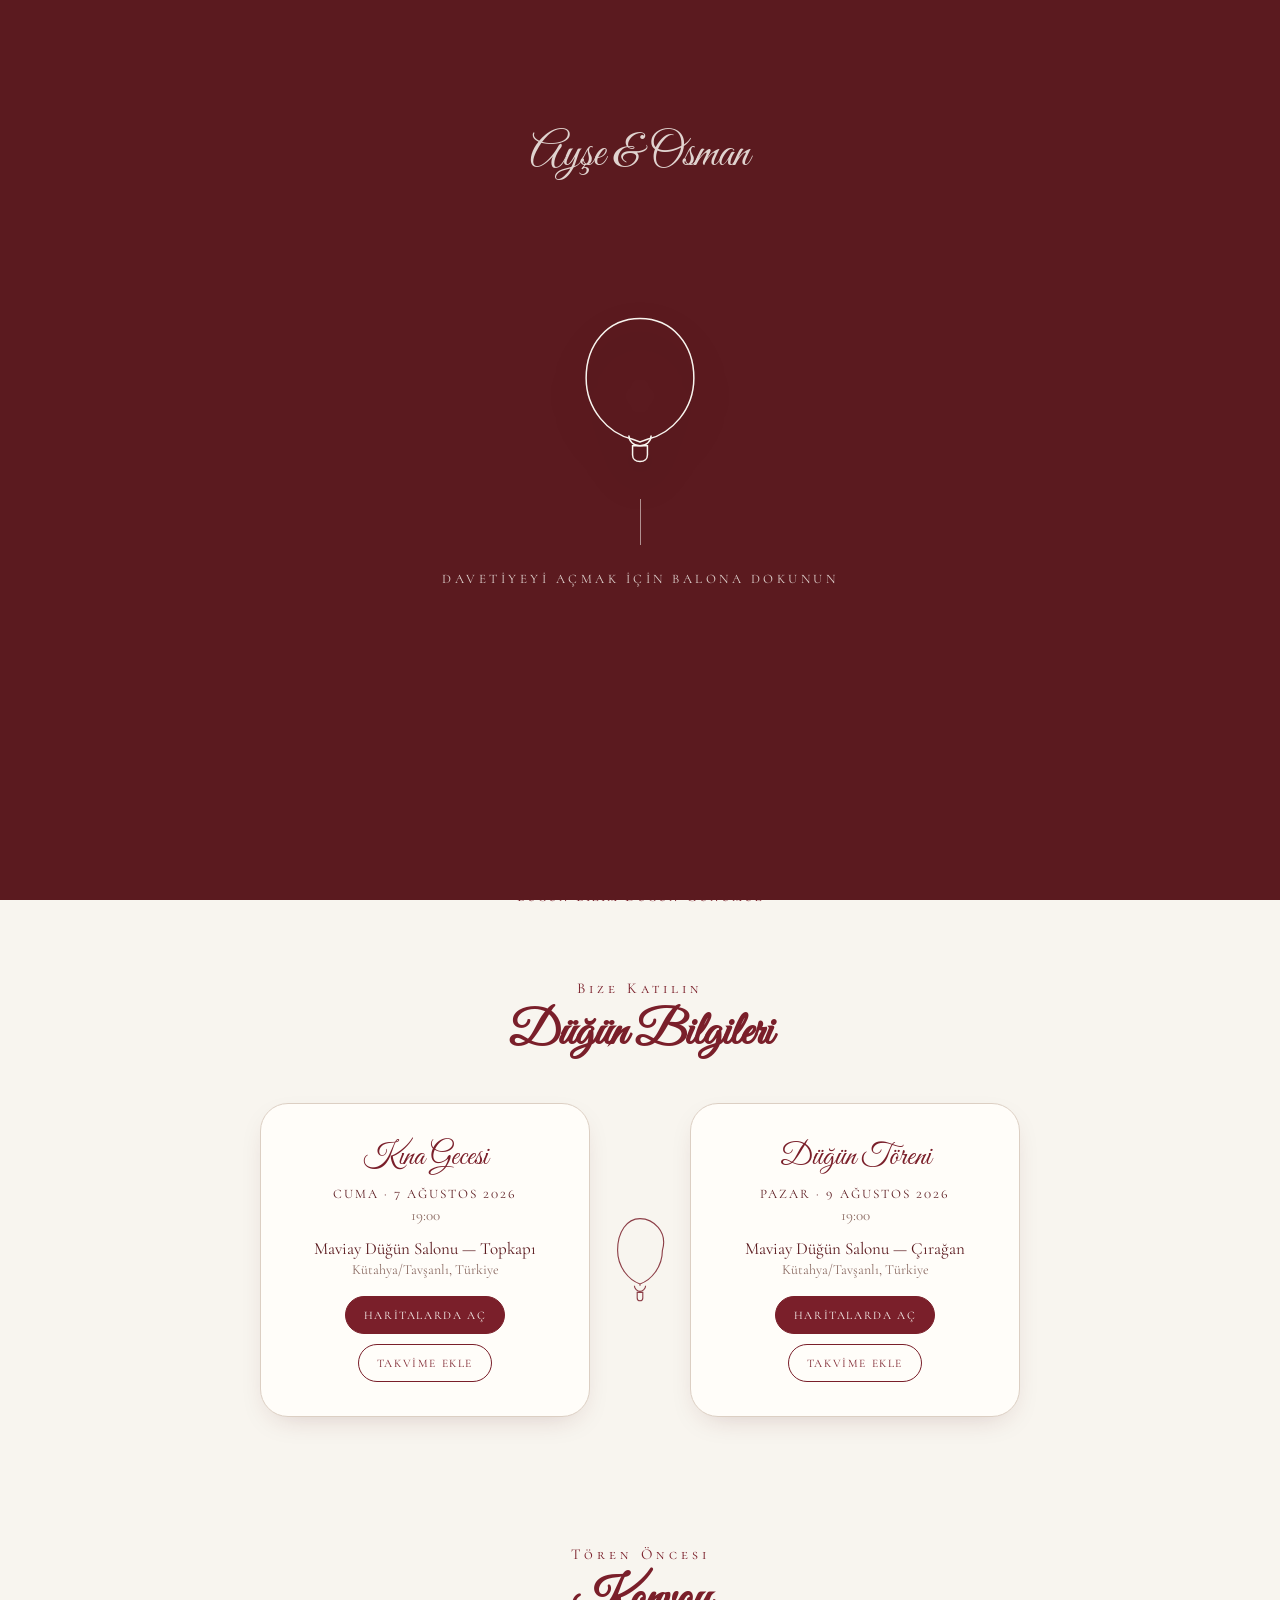
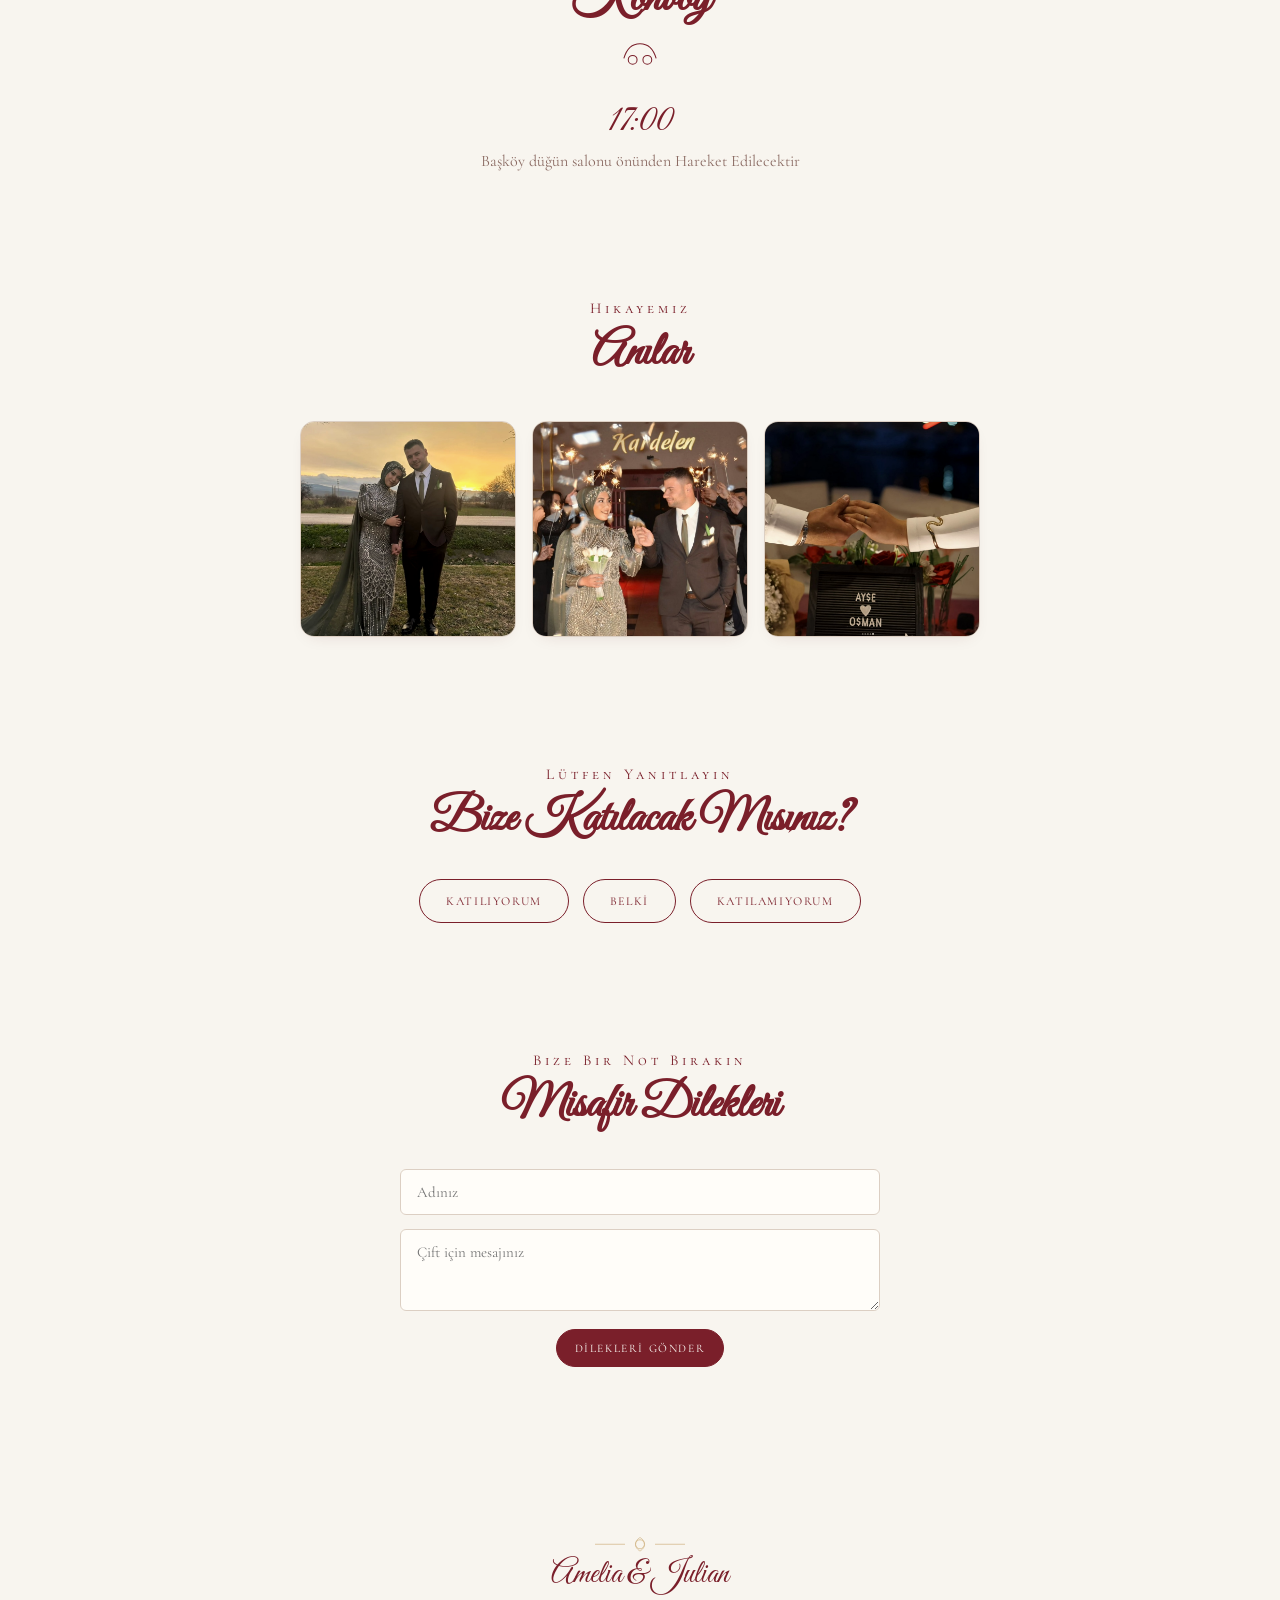
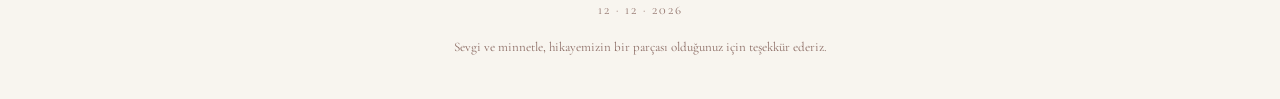
==== sablon-3/index.html @ f683679b "Add files via upload" ====
<!DOCTYPE html>
<html lang="tr">
<head>
<meta charset="UTF-8">
<meta name="viewport" content="width=device-width, initial-scale=1.0, maximum-scale=1.0">
<title>Amelia &amp; Julian — Düğün Davetiyesi</title>
<link rel="preconnect" href="https://fonts.googleapis.com">
<link rel="preconnect" href="https://fonts.gstatic.com" crossorigin>
<link href="https://fonts.googleapis.com/css2?family=Great+Vibes&family=Cormorant+Garamond:ital,wght@0,300;0,400;0,500;0,600;1,400&family=Cormorant+SC:wght@400;500;600&display=swap" rel="stylesheet">
<!-- CSS dosyasını buraya bağlıyoruz -->
<link rel="stylesheet" href="style.css">
</head>
<body>

<div class="grain"></div>

<!-- ============ INTRO ============ -->
<section id="intro" aria-label="Açılış animasyonu">
  <div class="intro-hearts" id="introHearts"></div>
  <div class="intro-names" id="introNames"></div>
  <div class="balloon-wrap" id="balloonWrap" role="button" tabindex="0" aria-label="Davetiyeyi açmak için balona dokunun">
    <svg class="balloon-svg" viewBox="0 0 140 200" fill="none" xmlns="http://www.w3.org/2000/svg">
      <path d="M70 6C35 6 12 34 12 70c0 34 24 60 50 66l8 3 8-3c26-6 50-32 50-66C128 34 105 6 70 6Z" stroke="#F8F5EF" stroke-width="1.6"/>
      <path d="M58 132c0 6 5 11 12 11s12-5 12-11" stroke="#F8F5EF" stroke-width="1.6"/>
      <path d="M62 143h16v10c0 4-3 7-8 7s-8-3-8-7v-10Z" stroke="#F8F5EF" stroke-width="1.6"/>
    </svg>
    <div class="balloon-rope"></div>
  </div>
  <div class="intro-text">Davetiyeyi Açmak İçin Balona Dokunun</div>
</section>

<!-- ============ SITE ============ -->
<div id="site">

  <!-- LANDING -->
  <section class="landing container">
    <svg class="car-illustration reveal" viewBox="0 0 320 150" fill="none" xmlns="http://www.w3.org/2000/svg" stroke="var(--primary)" stroke-width="1.3">
      <path d="M18 108c8-30 30-40 55-42h100c22 2 40 12 52 30l14 4c8 2 12 7 12 14v6H14v-4c0-4 2-7 4-8Z"/>
      <circle cx="88" cy="112" r="16"/><circle cx="88" cy="112" r="5"/>
      <circle cx="228" cy="112" r="16"/><circle cx="228" cy="112" r="5"/>
      <path d="M78 66c4-14 16-22 30-22h44c16 0 28 8 34 22" />
      <path d="M118 44v22M156 44v22"/>
      <path d="M40 106c26-8 60-8 60-8" opacity=".5"/>
      <g opacity=".8">
        <path d="M50 78c-6-6-16-4-16 4 0 6 8 10 16 16 8-6 16-10 16-16 0-8-10-10-16-4Z"/>
        <path d="M270 78c-6-6-16-4-16 4 0 6 8 10 16 16 8-6 16-10 16-16 0-8-10-10-16-4Z"/>
      </g>
    </svg>

    <h1 class="couple-names reveal">
      <span id="brideNameEl">Amelia</span>
      <span class="couple-amp">&amp;</span>
      <span id="groomNameEl">Julian</span>
    </h1>

    <div class="divider reveal"></div>

    <p class="quote reveal" id="quoteEl">"İçinizden, kendileriyle huzura kavuşacağınız eşler yaratıp aranızda sevgi ve merhamet var etmesi O'nun delillerindendir."</p>
    <p class="quote-source reveal" id="quoteSourceEl">— Rûm Suresi, 30:21</p>

    <div class="parents reveal">
      <div class="side">
        <div class="role">Kızı</div>
        <div class="names" id="brideParents">Bay Robert Hale &amp; Bayan Catherine Hale</div>
      </div>
      <div class="side">
        <div class="role">Oğlu</div>
        <div class="names" id="groomParents">Bay Thomas Reed &amp; Bayan Margaret Reed</div>
      </div>
    </div>

    <div class="wedding-meta reveal" id="weddingMetaEl">Cumartesi · 12 Aralık 2026 · Bursa, Türkiye</div>
  </section>

  <!-- COUNTDOWN -->
  <section class="countdown-wrap container" id="countdownSection">
    <div class="eyebrow reveal">Geri Sayım</div>
    <div class="countdown reveal" id="countdown">
      <div class="count-card"><div class="count-num" id="cd-days">00</div><div class="count-label">Gün</div></div>
      <div class="count-card"><div class="count-num" id="cd-hours">00</div><div class="count-label">Saat</div></div>
      <div class="count-card"><div class="count-num" id="cd-mins">00</div><div class="count-label">Dakika</div></div>
      <div class="count-card"><div class="count-num" id="cd-secs">00</div><div class="count-label">Saniye</div></div>
    </div>
    <div class="today-banner reveal" id="todayBanner">
      <div class="heart">❤</div>
      <p>Bugün Bizim Düğün Günümüz</p>
    </div>
  </section>

  <!-- WEDDING INFO -->
  <section class="section container" id="infoSection">
    <div class="section-title reveal">Bize Katılın</div>
    <h2 class="section-heading reveal">Düğün Bilgileri</h2>

    <div class="info-grid" id="infoGrid"><!-- injected --></div>
  </section>

  <!-- CONVOY -->
  <section class="section container convoy" id="convoySection">
    <div class="section-title reveal">Tören Öncesi</div>
    <h2 class="section-heading reveal">Konvoy</h2>
    <svg class="convoy-icon reveal" viewBox="0 0 60 60" fill="none" stroke="var(--primary)" stroke-width="1.4" xmlns="http://www.w3.org/2000/svg">
      <path d="M8 40c4-14 12-20 22-20s18 6 22 20"/><circle cx="20" cy="42" r="6"/><circle cx="40" cy="42" r="6"/>
    </svg>
    <div class="convoy-time reveal" id="convoyTime">17:00</div>
    <div class="convoy-point reveal" id="convoyPoint">Rosewood Manor Kapılarından Hareket Edilecektir</div>
  </section>

  <!-- GALLERY -->
  <section class="section container" id="gallerySection">
    <div class="section-title reveal">Hikayemiz</div>
    <h2 class="section-heading reveal">Anılar</h2>
    <div class="gallery-grid reveal" id="galleryGrid"><!-- injected --></div>
  </section>

  <!-- RSVP -->
  <section class="section container" id="rsvpSection">
    <div class="section-title reveal">Lütfen Yanıtlayın</div>
    <h2 class="section-heading reveal">Bize Katılacak Mısınız?</h2>
    <div class="rsvp-buttons reveal">
      <button class="rsvp-btn" data-rsvp="accept">Katılıyorum</button>
      <button class="rsvp-btn" data-rsvp="maybe">Belki</button>
      <button class="rsvp-btn" data-rsvp="decline">Katılamıyorum</button>
    </div>
    <p class="rsvp-confirm" id="rsvpConfirm"></p>
  </section>

  <!-- WISHES -->
  <section class="section container" id="wishesSection">
    <div class="section-title reveal">Bize Bir Not Bırakın</div>
    <h2 class="section-heading reveal">Misafir Dilekleri</h2>
    <form class="wishes-form reveal" id="wishesForm">
      <input type="text" id="wishName" placeholder="Adınız" required>
      <textarea id="wishMsg" rows="3" placeholder="Çift için mesajınız" required></textarea>
      <button type="submit" class="btn solid" style="align-self:center; margin-top:4px;">Dilekleri Gönder</button>
    </form>
    <div class="wishes-list" id="wishesList"></div>
  </section>

  <footer>
    <div class="ornament-divider reveal">
      <svg viewBox="0 0 120 30" fill="none" stroke="var(--line)" stroke-width="1" xmlns="http://www.w3.org/2000/svg">
        <path d="M0 15h40M80 15h40" /><circle cx="60" cy="15" r="6"/>
        <path d="M54 15c0-6 6-9 6-9s6 3 6 9-6 9-6 9-6-3-6-9Z"/>
      </svg>
    </div>
    <div class="fnames reveal">Amelia &amp; Julian</div>
    <div class="fdate reveal" id="footerDate">12 · 12 · 2026</div>
    <p class="fnote reveal">Sevgi ve minnetle, hikayemizin bir parçası olduğunuz için teşekkür ederiz.</p>
  </footer>
</div>

<!-- MUSIC BUTTON -->
<button id="music-btn" aria-label="Müziği aç/kapat" aria-pressed="false">
  <svg viewBox="0 0 24 24" fill="none" stroke="currentColor" stroke-width="1.6" id="musicIcon">
    <path d="M9 18V5l12-2v13"/><circle cx="6" cy="18" r="3"/><circle cx="18" cy="16" r="3"/>
  </svg>
</button>
<audio id="bgAudio" loop preload="none"></audio>

<!-- LIGHTBOX -->
<div class="lightbox" id="lightbox">
  <button class="lightbox-close" id="lbClose">&times;</button>
  <button class="lightbox-nav lightbox-prev" id="lbPrev">&#8249;</button>
  <img id="lbImg" src="" alt="">
  <button class="lightbox-nav lightbox-next" id="lbNext">&#8250;</button>
</div>

<!-- JavaScript dosyasını buraya bağlıyoruz -->
<script src="script.js"></script>
</body>
</html>
---- sablon-3/style.css ----
/* =========================================================
   0. YAPILANDIRMA (CONFIG) ODAKLI TEMA DEĞİŞKENLERİ
   Aşağıdaki her tema aynı değişken setini tanımlar.
   Sadece <html> üzerindeki data-theme değerini değiştirmek 
   tüm sitenin görünümünü değiştirmek için yeterlidir.
========================================================= */
:root{
  --font-script: 'Great Vibes', cursive;
  --font-serif: 'Cormorant Garamond', serif;
  --font-caps: 'Cormorant SC', serif;

  --radius-s: 6px;
  --radius-m: 14px;
  --radius-l: 28px;
  --shadow-soft: 0 10px 30px -14px rgba(91,26,31,0.25);
  --shadow-softer: 0 6px 18px -10px rgba(91,26,31,0.18);
  --ease: cubic-bezier(.22,.61,.36,1);
}

html[data-theme="classic"]{
  --bg: #F8F5EF;
  --bg-soft: #FBF9F4;
  --primary: #7A1F2A;
  --primary-deep: #5B1A1F;
  --secondary: #DCCFC3;
  --text: #5B1A1F;
  --text-muted: #8B6B63;
  --line: #C9A66B;
  --card-bg: #FFFDF9;
}
html[data-theme="champagne"]{
  --bg: #FAF6EE; --bg-soft:#FCFAF3; --primary:#A9803D; --primary-deep:#7A5C25;
  --secondary:#E8D9BC; --text:#5C4620; --text-muted:#93805A; --line:#C9A66B; --card-bg:#FFFCF4;
}
html[data-theme="olive"]{
  --bg:#F5F5EC; --bg-soft:#F9F9F1; --primary:#5C6B3F; --primary-deep:#3F4A2A;
  --secondary:#D9DCC3; --text:#3F4A2A; --text-muted:#7C8467; --line:#9CA876; --card-bg:#FCFCF6;
}
html[data-theme="royal"]{
  --bg:#F3F4F8; --bg-soft:#F8F8FB; --primary:#28356B; --primary-deep:#1B2450;
  --secondary:#CBD1E6; --text:#1B2450; --text-muted:#5C6493; --line:#9AA6D6; --card-bg:#FCFCFE;
}
html[data-theme="mono"]{
  --bg:#F6F6F4; --bg-soft:#FAFAF9; --primary:#22201D; --primary-deep:#000000;
  --secondary:#D8D6D1; --text:#22201D; --text-muted:#7A776F; --line:#B7B3AA; --card-bg:#FFFFFF;
}
html[data-theme="dustyrose"]{
  --bg:#F8F1EF; --bg-soft:#FBF6F5; --primary:#A15C5E; --primary-deep:#7A3B3E;
  --secondary:#E7CFCE; --text:#6E3E3F; --text-muted:#A98686; --line:#D6A8A6; --card-bg:#FFF9F8;
}

*{box-sizing:border-box; margin:0; padding:0;}
html{scroll-behavior:smooth;}
body{
  background:var(--bg);
  color:var(--text);
  font-family:var(--font-serif);
  font-weight:400;
  overflow-x:hidden;
  position:relative;
}
body::before{
  content:"";
  position:fixed; inset:0;
  pointer-events:none;
  z-index:0;
  opacity:.5;
  background-image:
    radial-gradient(circle at 20% 30%, rgba(122,31,42,0.025) 0, transparent 45%),
    radial-gradient(circle at 80% 70%, rgba(122,31,42,0.025) 0, transparent 45%);
  background-color: transparent;
}
.grain{
  position:fixed; inset:0; z-index:0; pointer-events:none;
  opacity:.035; mix-blend-mode:multiply;
  background-image:url("data:image/svg+xml,%3Csvg xmlns='http://www.w3.org/2000/svg' width='120' height='120'%3E%3Cfilter id='n'%3E%3CfeTurbulence type='fractalNoise' baseFrequency='0.9' numOctaves='2' stitchTiles='stitch'/%3E%3C/filter%3E%3Crect width='100%25' height='100%25' filter='url(%23n)'/%3E%3C/svg%3E");
}
img{max-width:100%; display:block;}
button{font-family:inherit; cursor:pointer;}
a{color:inherit; text-decoration:none;}
.container{max-width:900px; margin:0 auto; padding:0 24px;}

.eyebrow{
  font-family:var(--font-caps);
  font-size:14px;
  letter-spacing:4px;
  text-transform:uppercase;
  color:var(--primary);
  opacity:.85;
}

.divider{
  width:64px; height:1px; margin:18px auto;
  background:var(--line);
  opacity:.7;
}
.divider.wide{width:120px;}

.reveal{opacity:0; transform:translateY(24px); transition:opacity .8s var(--ease), transform .8s var(--ease);}
.reveal.in{opacity:1; transform:translateY(0);}
@media (prefers-reduced-motion: reduce){
  .reveal{opacity:1; transform:none; transition:none;}
  *{animation-duration:.01ms !important; animation-iteration-count:1 !important; transition-duration:.01ms !important;}
}

#intro{
  position:fixed; inset:0; z-index:100;
  background:var(--primary-deep);
  display:flex; flex-direction:column; align-items:center; justify-content:center;
  transition:transform 1.1s var(--ease);
}
#intro.opened{transform:translateY(-100%);}
.intro-hearts{position:absolute; inset:0; overflow:hidden; pointer-events:none;}
.intro-heart{
  position:absolute; bottom:20%; opacity:0; width:14px; height:14px;
  animation:floatHeart 1.4s ease-out forwards;
}
@keyframes floatHeart{
  0%{opacity:0; transform:translateY(0) scale(.4);}
  15%{opacity:.85;}
  100%{opacity:0; transform:translateY(-220px) scale(1);}
}
.balloon-wrap{
  cursor:pointer;
  display:flex; flex-direction:column; align-items:center;
  animation:idleFloat 4.2s ease-in-out infinite;
  transition:transform .5s var(--ease);
}
.balloon-wrap.launch{ animation:none; transform:translateY(-540px) scale(1.08); transition:transform 1.2s cubic-bezier(.3,.7,.4,1);}
@keyframes idleFloat{
  0%,100%{transform:translateY(0) rotate(-1.5deg);}
  50%{transform:translateY(-16px) rotate(1.5deg);}
}
.balloon-svg{width:130px; height:auto; filter:drop-shadow(0 18px 20px rgba(0,0,0,.35));}
.balloon-rope{ width:1px; height:46px; background:rgba(248,245,239,.55); margin:0 auto;}
.intro-text{
  margin-top:26px;
  color:#F8F5EF;
  font-family:var(--font-caps);
  font-size:13px;
  letter-spacing:3.5px;
  text-transform:uppercase;
  opacity:0;
  animation:fadeInText 1.4s ease .6s forwards;
}
@keyframes fadeInText{to{opacity:.85;}}
.intro-names{
  position:absolute; top:14%;
  font-family:var(--font-script);
  color:#F8F5EF;
  font-size:clamp(30px,6vw,46px);
  opacity:0;
  animation:fadeInText 1.4s ease .3s forwards;
  text-align:center;
}

#site{ position:relative; z-index:1; }
.landing{ padding:96px 0 40px; text-align:center; }
.car-illustration{ width:min(320px,70vw); margin:0 auto 8px; }
.couple-names{
  font-family:var(--font-script);
  font-size:clamp(48px,10vw,86px);
  color:var(--primary);
  line-height:1.05;
  margin-top:6px;
}
.couple-amp{ display:block; font-size:.5em; color:var(--line); margin:2px 0; }
.quote{
  max-width:520px; margin:26px auto 0;
  font-style:italic;
  font-size:clamp(17px,2.4vw,20px);
  line-height:1.75;
  color:var(--text);
}
.quote-source{
  margin-top:8px; font-family:var(--font-caps);
  font-size:12px; letter-spacing:2px; color:var(--text-muted);
}
.parents{
  display:flex; justify-content:center; gap:56px;
  margin-top:38px; flex-wrap:wrap;
}
.parents .side{ min-width:160px; }
.parents .role{ font-family:var(--font-caps); font-size:12px; letter-spacing:2.5px; color:var(--text-muted); }
.parents .names{ font-size:19px; margin-top:6px; }

.wedding-meta{
  margin-top:44px; font-family:var(--font-caps);
  letter-spacing:2px; font-size:13px; color:var(--text-muted);
}

.countdown-wrap{ padding:34px 0 10px; text-align:center; }
.countdown{
  display:flex; justify-content:center; gap:16px; flex-wrap:wrap; margin-top:20px;
}
.count-card{
  background:var(--card-bg);
  border:1px solid var(--secondary);
  border-radius:var(--radius-m);
  box-shadow:var(--shadow-softer);
  width:84px; padding:16px 0;
}
.count-num{ font-family:var(--font-serif); font-weight:600; font-size:30px; color:var(--primary); }
.count-label{ font-family:var(--font-caps); font-size:10px; letter-spacing:2px; color:var(--text-muted); margin-top:4px; }
.today-banner{ display:none; }
.today-banner.show{ display:block; }
.today-banner .heart{ font-size:40px; }
.today-banner p{ font-family:var(--font-caps); letter-spacing:2px; font-size:15px; margin-top:10px; color:var(--primary); }

.section{ padding:64px 0; }
.section-title{ text-align:center; font-family:var(--font-caps); font-size:15px; letter-spacing:4px; color:var(--primary); }
.section-heading{
  text-align:center; font-family:var(--font-script); font-size:clamp(34px,5vw,48px);
  color:var(--primary); margin-top:6px;
}
.info-grid{
  display:grid; grid-template-columns:1fr; gap:22px; margin-top:40px;
  max-width:760px; margin-left:auto; margin-right:auto; align-items:center;
}
@media(min-width:720px){
  .info-grid{ grid-template-columns:1fr auto 1fr; }
}
.info-card{
  background:var(--card-bg); border:1px solid var(--secondary); border-radius:var(--radius-l);
  box-shadow:var(--shadow-soft); padding:34px 26px; text-align:center;
}
.info-card .event-name{ font-family:var(--font-script); font-size:30px; color:var(--primary); }
.info-card .event-date{ font-family:var(--font-caps); font-size:13px; letter-spacing:2px; margin-top:10px; color:var(--text); }
.info-card .event-time{ margin-top:4px; font-size:15px; color:var(--text-muted); }
.info-card .event-venue{ margin-top:14px; font-size:17px; }
.info-card .event-loc{ font-size:14px; color:var(--text-muted); margin-top:2px; }
.info-actions{ margin-top:18px; display:flex; gap:10px; justify-content:center; flex-wrap:wrap; }
.btn{
  font-family:var(--font-caps); font-size:11.5px; letter-spacing:1.6px; text-transform:uppercase;
  padding:11px 18px; border-radius:999px; border:1px solid var(--primary); color:var(--primary);
  background:transparent; transition:background .3s var(--ease), color .3s var(--ease);
}
.btn:hover{ background:var(--primary); color:var(--bg-soft); }
.btn.solid{ background:var(--primary); color:var(--bg-soft); }
.btn.solid:hover{ opacity:.88; }
.center-ornament{ display:flex; align-items:center; justify-content:center; }
.center-ornament svg{ width:56px; height:auto; opacity:.85; }

.cal-wrap{ position:relative; display:inline-block; }
.cal-menu{
  position:absolute; top:calc(100% + 8px); left:50%; transform:translateX(-50%) translateY(-6px);
  background:var(--card-bg); border:1px solid var(--secondary); border-radius:var(--radius-s);
  box-shadow:var(--shadow-soft); padding:8px; display:none; flex-direction:column; gap:4px; z-index:5; min-width:150px;
  opacity:0; transition:opacity .25s var(--ease), transform .25s var(--ease);
}
.cal-wrap.open .cal-menu{ display:flex; opacity:1; transform:translateX(-50%) translateY(0); }
.cal-menu a{ font-size:13px; padding:7px 10px; border-radius:6px; text-align:left; }
.cal-menu a:hover{ background:var(--secondary); }

.convoy{ text-align:center; }
.convoy-icon{ width:44px; margin:0 auto 14px; opacity:.85; }
.convoy-time{ font-family:var(--font-script); font-size:38px; color:var(--primary); margin-top:6px;}
.convoy-point{ margin-top:6px; color:var(--text-muted); }

/* =========================================================
   6. GALERİ (DÜZENLENDİ: Oval Köşeler, Eşit Boyut ve Filtre)
========================================================= */
.gallery-grid{
  display:grid; grid-template-columns:repeat(2,1fr); gap:16px; margin-top:38px;
  max-width:680px; margin-left:auto; margin-right:auto;
}
@media(min-width:640px){ 
  .gallery-grid{ grid-template-columns:repeat(3,1fr); } 
}
.gallery-item{
  border-radius: var(--radius-m); /* Köşeleri ovalleştirdik */
  overflow:hidden; 
  box-shadow: var(--shadow-softer);
  aspect-ratio: 1/1; /* Tüm fotoğrafları aynı kare boyuta sabitledik */
  cursor:pointer; 
  position:relative;
  border: 1px solid var(--secondary);
}
.gallery-item img{ 
  width:100%; 
  height:100%; 
  object-fit:cover; 
  /* Sayfayla uyumlu zarif renk filtresi (Hafif sıcak/nostaljik tonlama + yumuşak kontrast) */
  filter: sepia(18%) brightness(0.95) contrast(1.05);
  transition: transform .6s var(--ease), filter .6s var(--ease); 
}
/* Üzerine gelince filtrenin hafiflemesi ve netleşmesi */
.gallery-item:hover img{ 
  transform: scale(1.05); 
  filter: sepia(0%) brightness(1) contrast(1.02);
}

.lightbox{
  position:fixed; inset:0; background:rgba(27,10,12,.92); z-index:200;
  display:none; align-items:center; justify-content:center; flex-direction:column;
}
.lightbox.open{ display:flex; }
.lightbox img{ max-width:88vw; max-height:78vh; border-radius:var(--radius-s); }
.lightbox-close{ position:absolute; top:22px; right:26px; color:#F8F5EF; font-size:28px; background:none; border:none; }
.lightbox-nav{ position:absolute; top:50%; transform:translateY(-50%); background:none; border:none; color:#F8F5EF; font-size:34px; padding:10px; }
.lightbox-prev{ left:10px; } .lightbox-next{ right:10px; }

#music-btn{
  position:fixed; top:18px; right:18px; z-index:60;
  width:46px; height:46px; border-radius:50%;
  background:var(--card-bg); border:1px solid var(--secondary); box-shadow:var(--shadow-softer);
  display:flex; align-items:center; justify-content:center;
  transition:transform .3s var(--ease);
}
#music-btn svg{ width:19px; height:19px; color:var(--primary); }
#music-btn.playing{ animation:pulseMusic 1.8s ease-in-out infinite; }
@keyframes pulseMusic{ 0%,100%{transform:scale(1);} 50%{transform:scale(1.09);} }

.rsvp-buttons{ display:flex; justify-content:center; gap:14px; margin-top:30px; flex-wrap:wrap; }
.rsvp-btn{
  font-family:var(--font-caps); letter-spacing:1.6px; font-size:12px; text-transform:uppercase;
  padding:14px 26px; border-radius:999px; border:1px solid var(--primary); background:transparent; color:var(--primary);
  transition:all .3s var(--ease);
}
.rsvp-btn.selected, .rsvp-btn:hover{ background:var(--primary); color:var(--bg-soft); }
.rsvp-confirm{ text-align:center; margin-top:22px; font-size:15px; color:var(--text-muted); display:none; }
.rsvp-confirm.show{ display:block; }

.wishes-form{ max-width:480px; margin:34px auto 0; display:flex; flex-direction:column; gap:14px; }
.wishes-form input, .wishes-form textarea{
  font-family:var(--font-serif); font-size:15px; padding:13px 16px;
  border:1px solid var(--secondary); border-radius:var(--radius-s); background:var(--card-bg); color:var(--text);
  resize:vertical;
}
.wishes-form input:focus, .wishes-form textarea:focus{ outline:2px solid var(--line); outline-offset:1px; }
.wishes-list{ max-width:520px; margin:34px auto 0; display:flex; flex-direction:column; gap:14px; }
.wish-item{ background:var(--card-bg); border:1px solid var(--secondary); border-radius:var(--radius-m); padding:16px 20px; text-align:left; }
.wish-item .wname{ font-family:var(--font-caps); font-size:12px; letter-spacing:1.5px; color:var(--primary); }
.wish-item .wmsg{ margin-top:6px; font-size:15px; }

footer{ text-align:center; padding:60px 0 44px; }
footer .fnames{ font-family:var(--font-script); font-size:32px; color:var(--primary); }
footer .fdate{ margin-top:8px; font-family:var(--font-caps); font-size:12px; letter-spacing:2px; color:var(--text-muted); }
footer .fnote{ margin-top:22px; font-size:13px; color:var(--text-muted); }

.ornament-divider{ display:flex; justify-content:center; margin:8px 0 0; }
.ornament-divider svg{ width:90px; opacity:.8; }
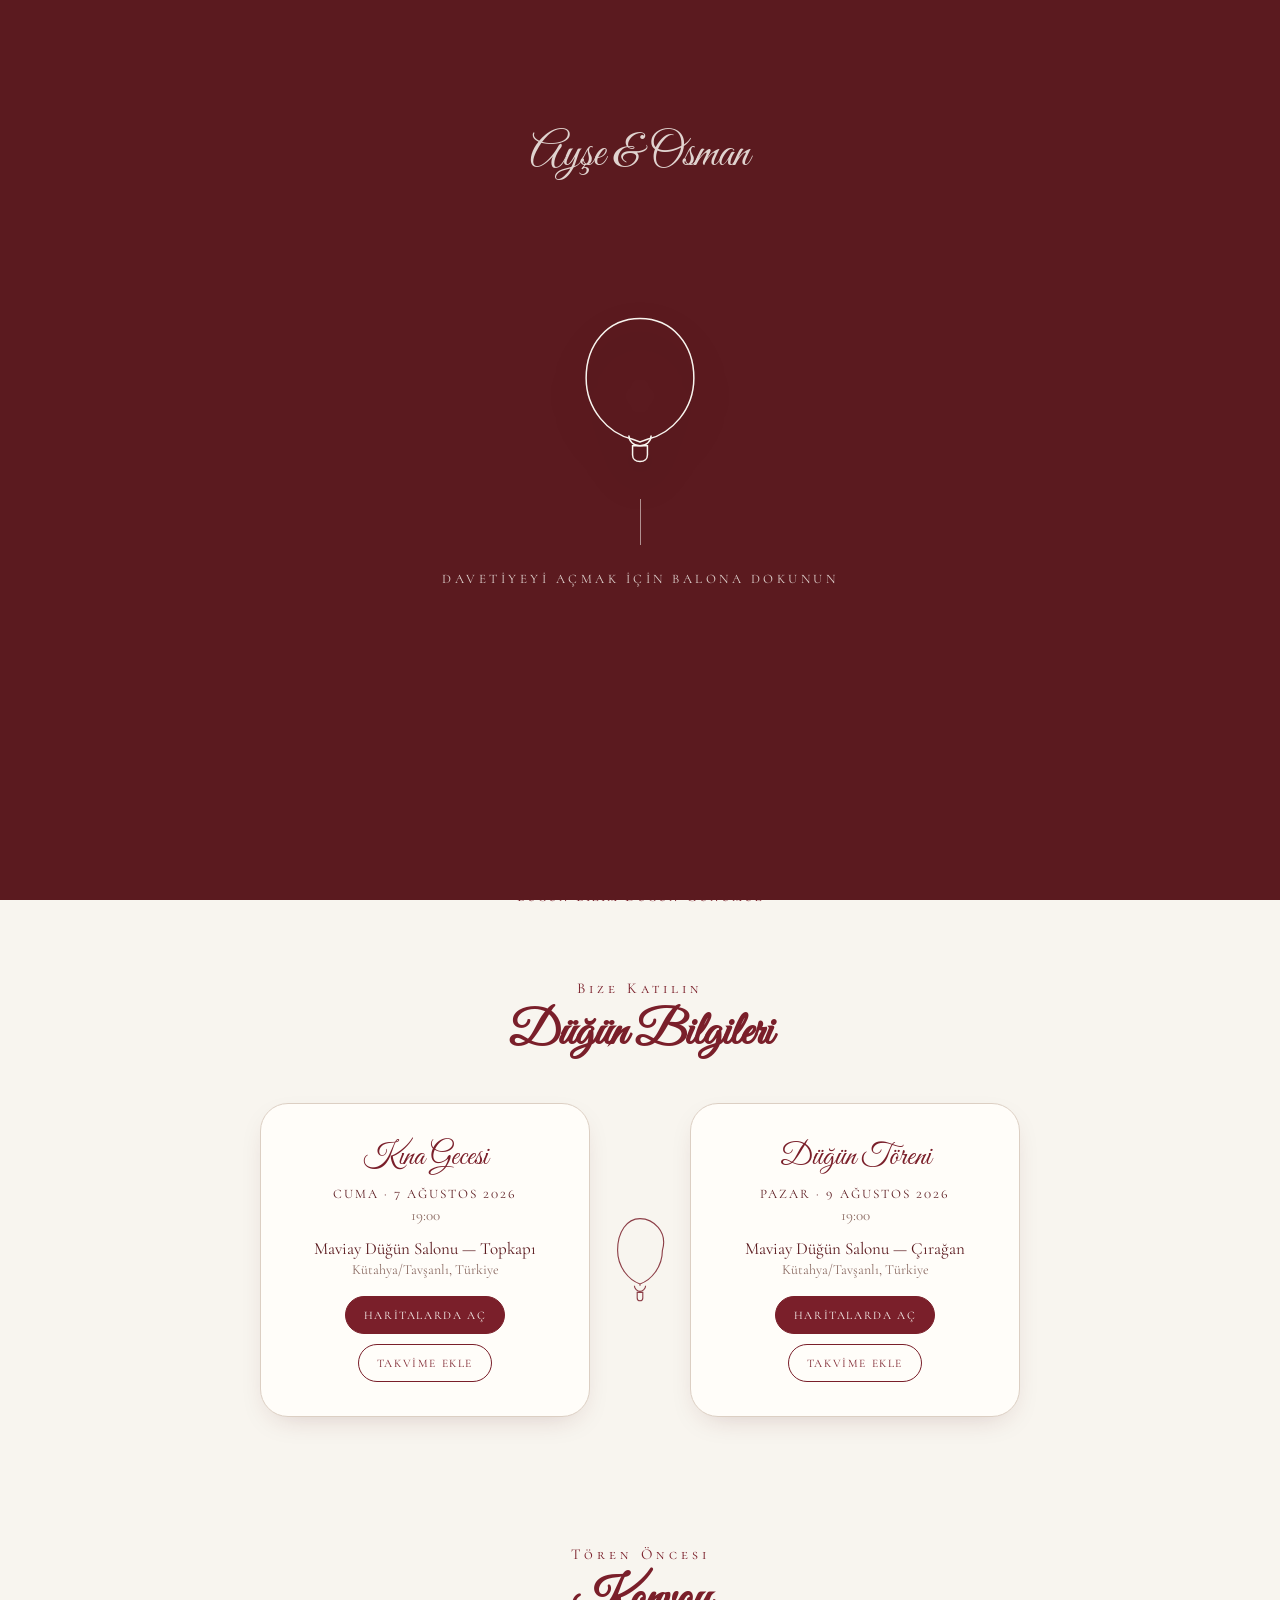
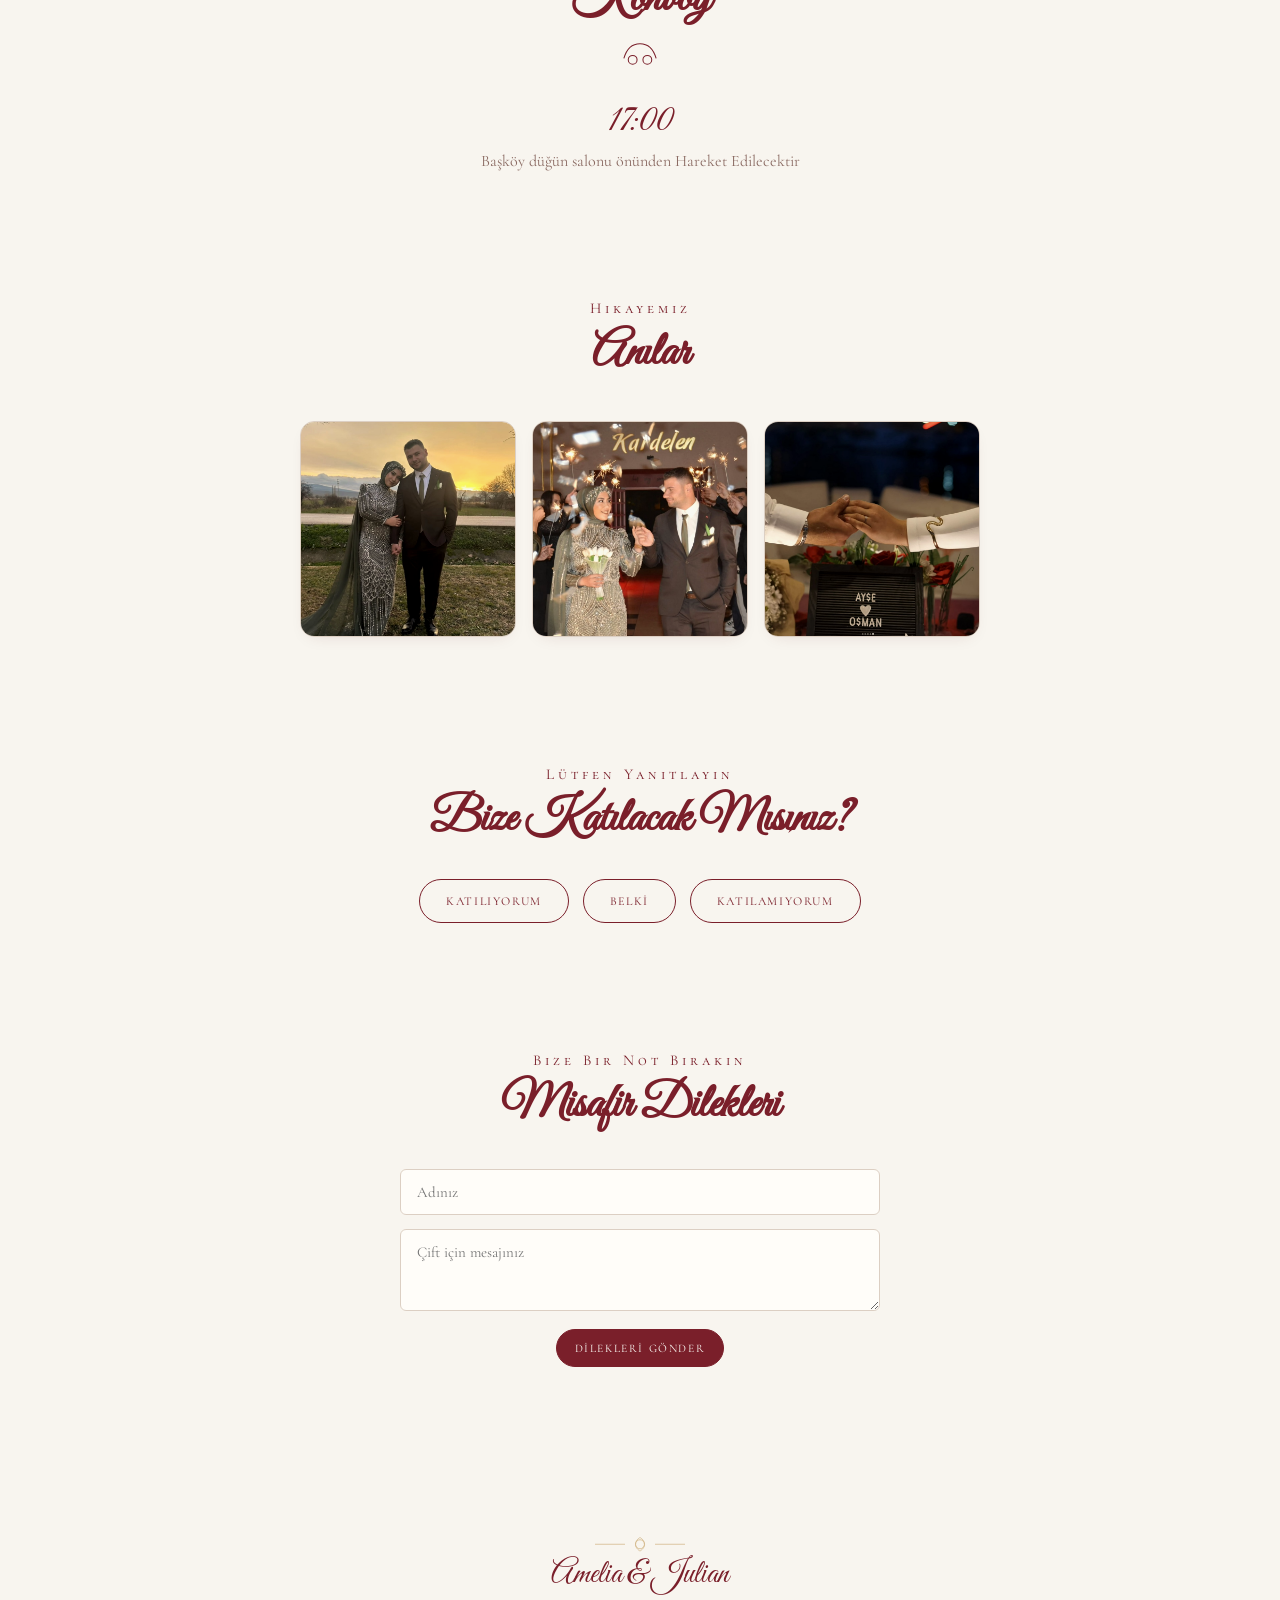
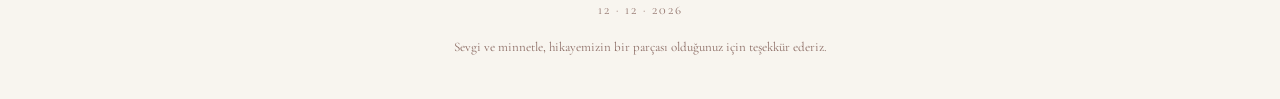
==== commit 0a7465ed: "Update index.html" ====
--- a/sablon-3/index.html
+++ b/sablon-3/index.html
@@ -3,7 +3,7 @@
 <head>
 <meta charset="UTF-8">
 <meta name="viewport" content="width=device-width, initial-scale=1.0, maximum-scale=1.0">
-<title>Amelia &amp; Julian — Düğün Davetiyesi</title>
+<title>Ayşe &amp; Osman — Düğün Davetiyesi</title>
 <link rel="preconnect" href="https://fonts.googleapis.com">
 <link rel="preconnect" href="https://fonts.gstatic.com" crossorigin>
 <link href="https://fonts.googleapis.com/css2?family=Great+Vibes&family=Cormorant+Garamond:ital,wght@0,300;0,400;0,500;0,600;1,400&family=Cormorant+SC:wght@400;500;600&display=swap" rel="stylesheet">
@@ -48,9 +48,9 @@
     </svg>
 
     <h1 class="couple-names reveal">
-      <span id="brideNameEl">Amelia</span>
+      <span id="brideNameEl">Ayşe</span>
       <span class="couple-amp">&amp;</span>
-      <span id="groomNameEl">Julian</span>
+      <span id="groomNameEl">Osman</span>
     </h1>
 
     <div class="divider reveal"></div>
@@ -169,4 +169,4 @@
 <!-- JavaScript dosyasını buraya bağlıyoruz -->
 <script src="script.js"></script>
 </body>
-</html>+</html>
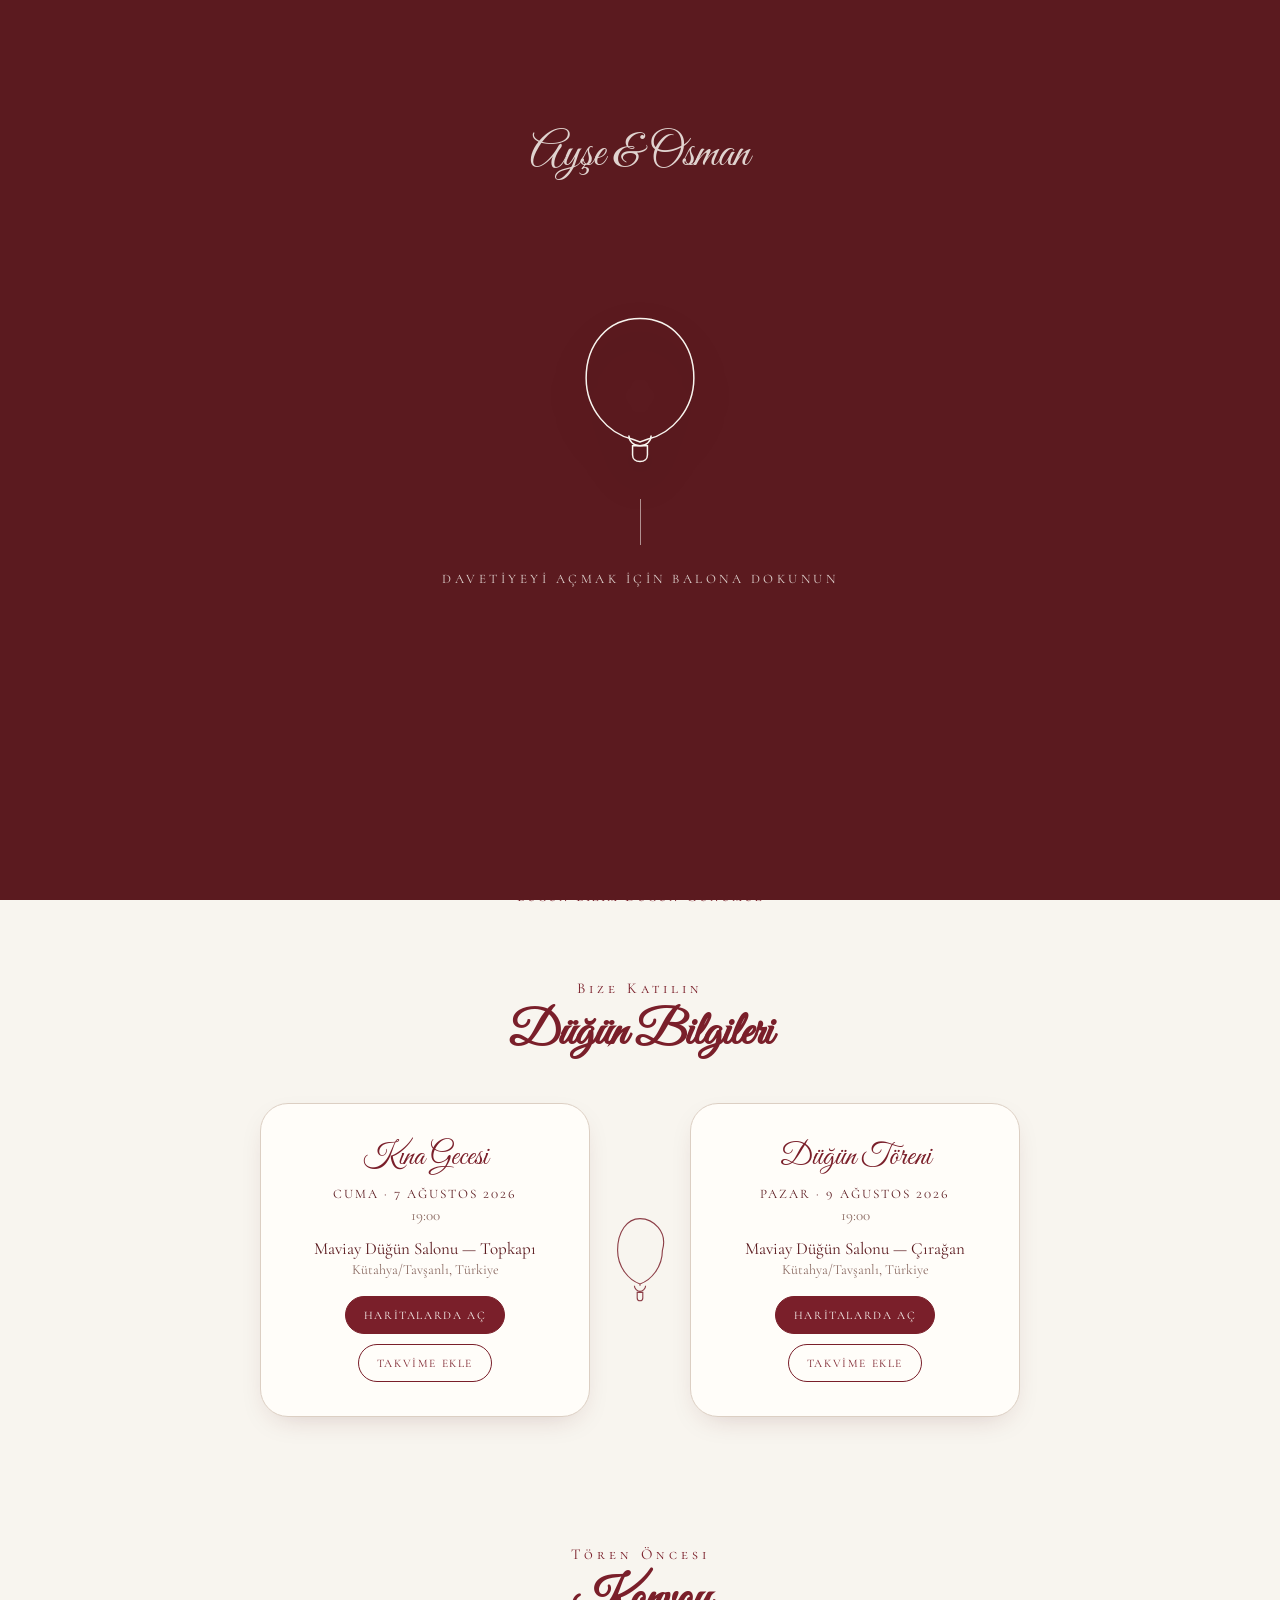
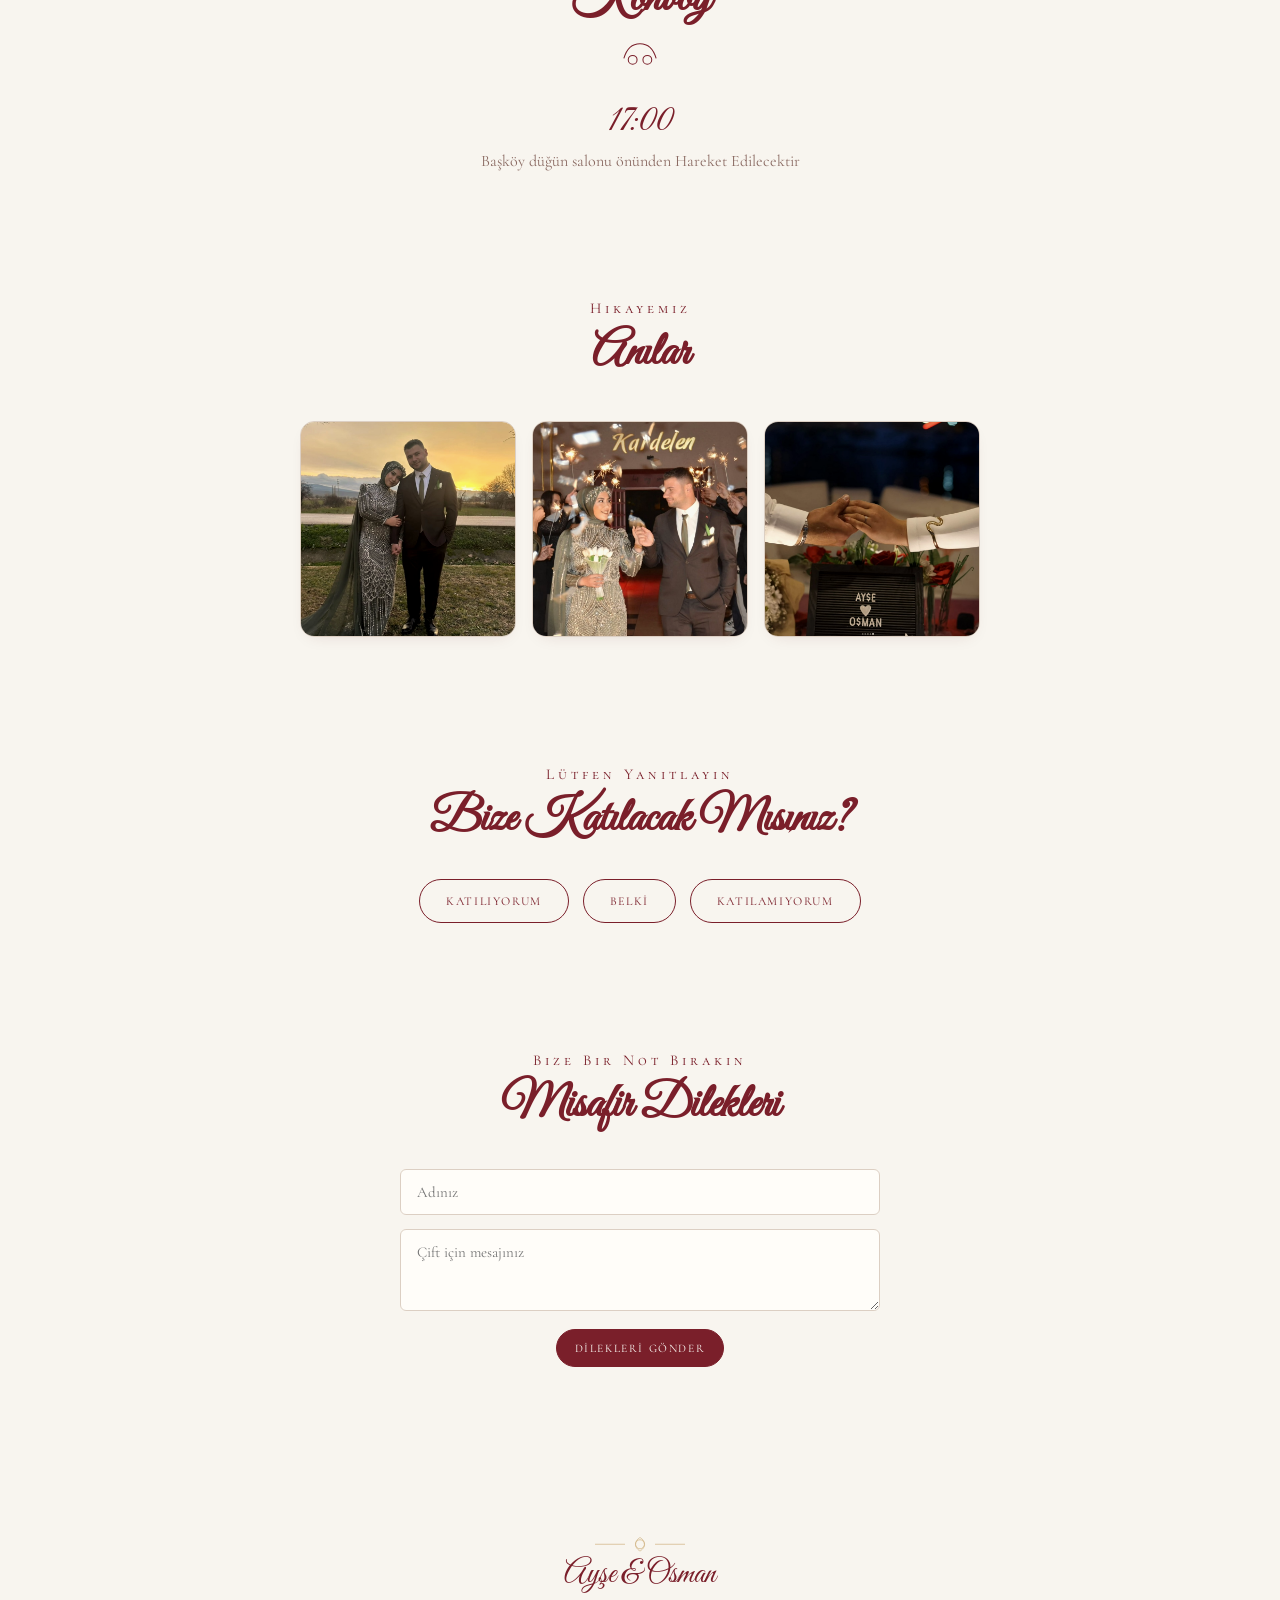
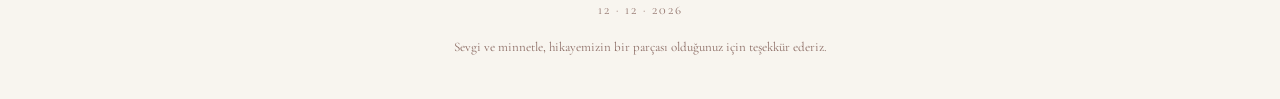
==== commit 60c0b97d: "Update index.html" ====
--- a/sablon-3/index.html
+++ b/sablon-3/index.html
@@ -60,11 +60,11 @@
 
     <div class="parents reveal">
       <div class="side">
-        <div class="role">Kızı</div>
+        <div class="role">Kız evi</div>
         <div class="names" id="brideParents">Bay Robert Hale &amp; Bayan Catherine Hale</div>
       </div>
       <div class="side">
-        <div class="role">Oğlu</div>
+        <div class="role">Oğlan evi</div>
         <div class="names" id="groomParents">Bay Thomas Reed &amp; Bayan Margaret Reed</div>
       </div>
     </div>
@@ -144,7 +144,7 @@
         <path d="M54 15c0-6 6-9 6-9s6 3 6 9-6 9-6 9-6-3-6-9Z"/>
       </svg>
     </div>
-    <div class="fnames reveal">Amelia &amp; Julian</div>
+    <div class="fnames reveal">Ayşe &amp; Osman</div>
     <div class="fdate reveal" id="footerDate">12 · 12 · 2026</div>
     <p class="fnote reveal">Sevgi ve minnetle, hikayemizin bir parçası olduğunuz için teşekkür ederiz.</p>
   </footer>
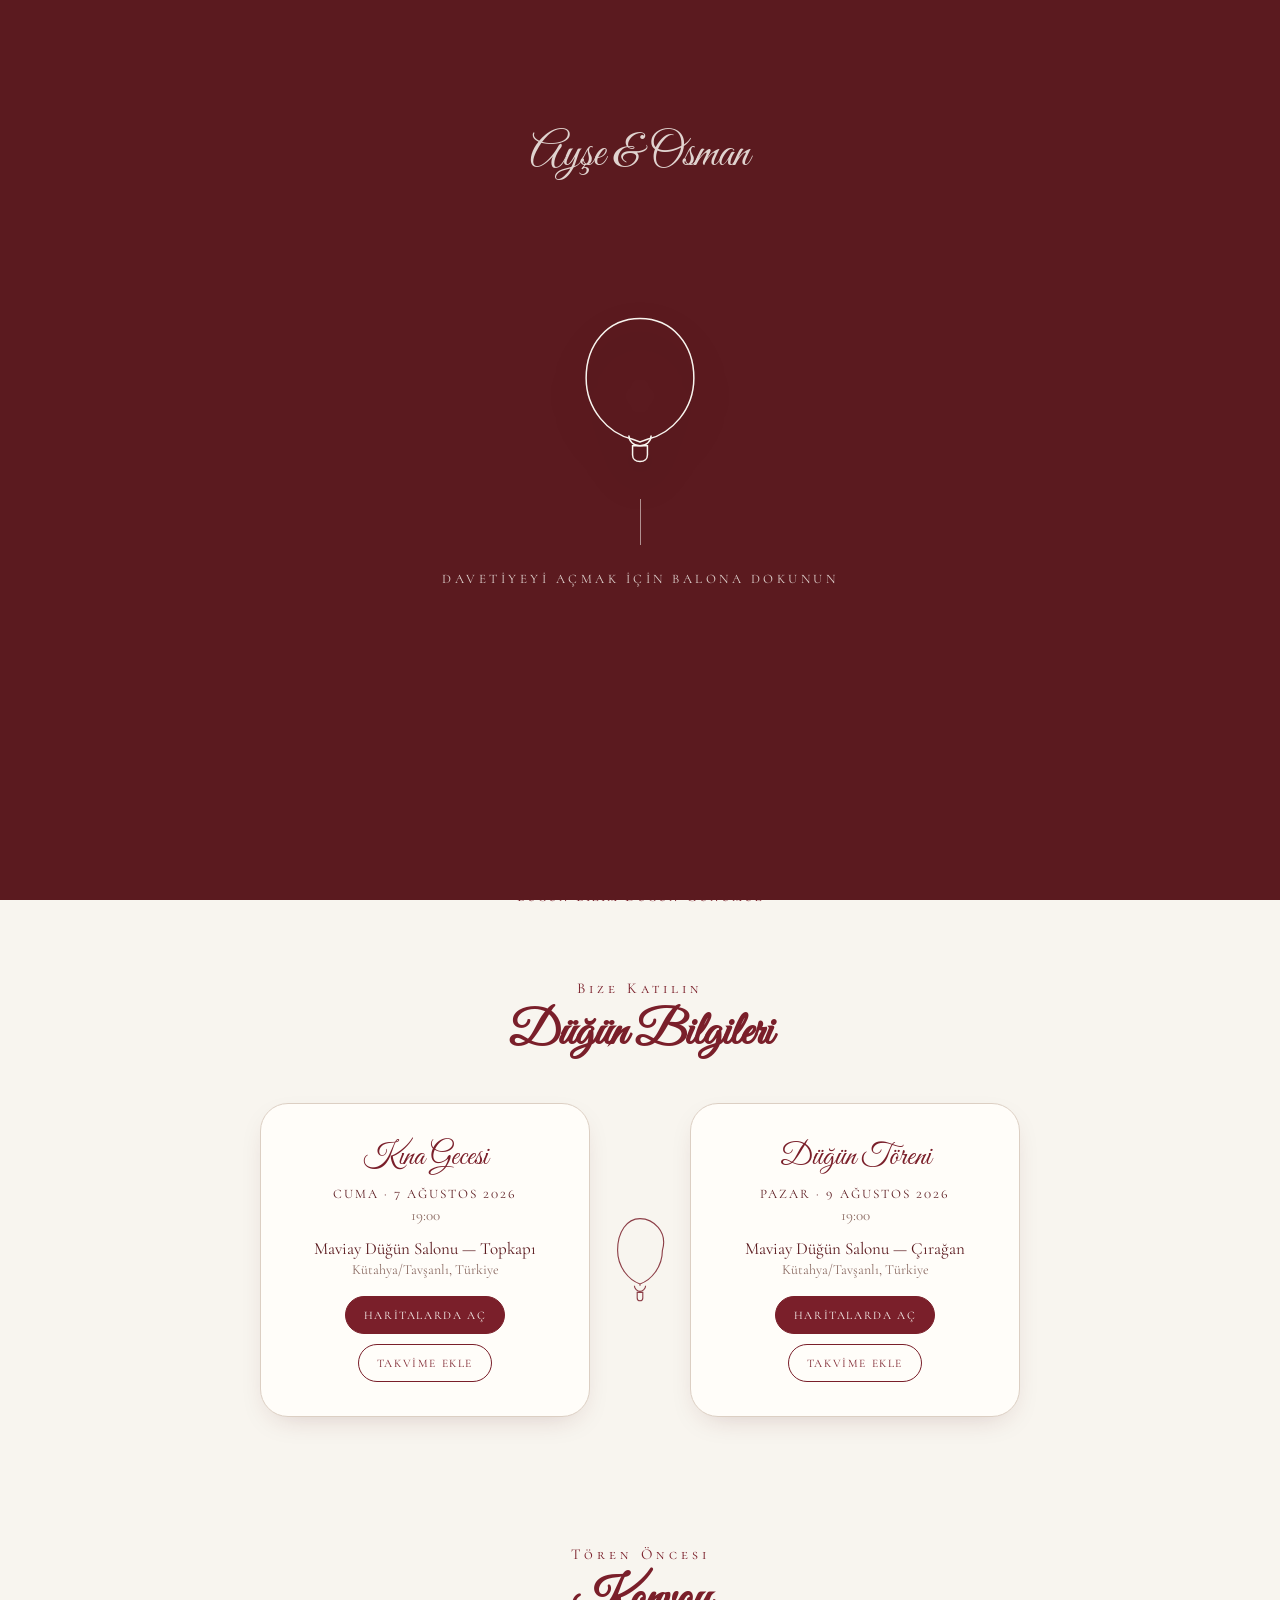
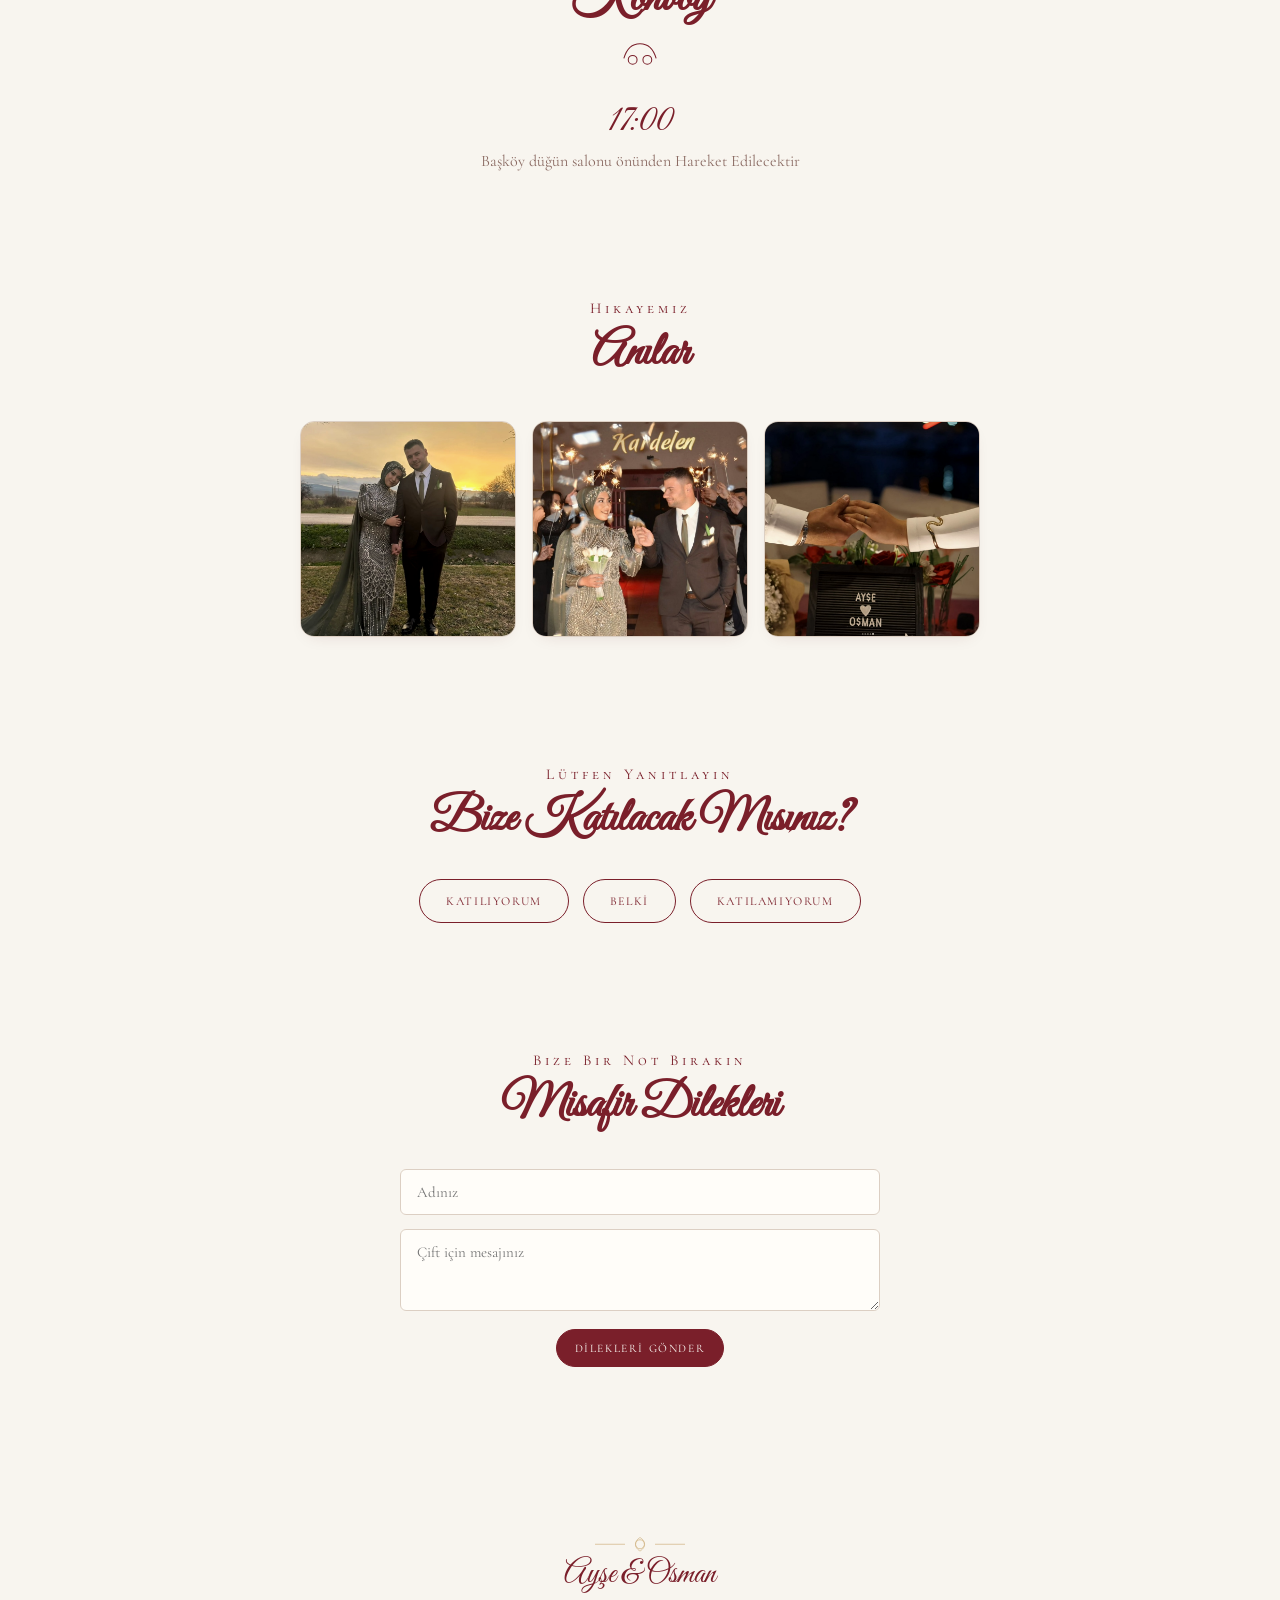
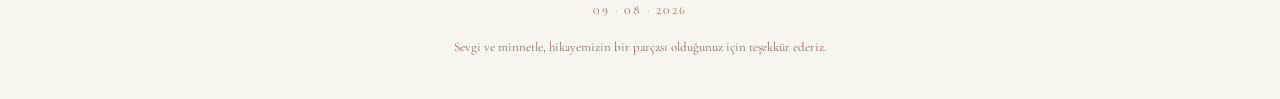
==== commit 55a02c09: "Update index.html" ====
--- a/sablon-3/index.html
+++ b/sablon-3/index.html
@@ -145,7 +145,7 @@
       </svg>
     </div>
     <div class="fnames reveal">Ayşe &amp; Osman</div>
-    <div class="fdate reveal" id="footerDate">12 · 12 · 2026</div>
+    <div class="fdate reveal" id="footerDate">09 · 08 · 2026</div>
     <p class="fnote reveal">Sevgi ve minnetle, hikayemizin bir parçası olduğunuz için teşekkür ederiz.</p>
   </footer>
 </div>
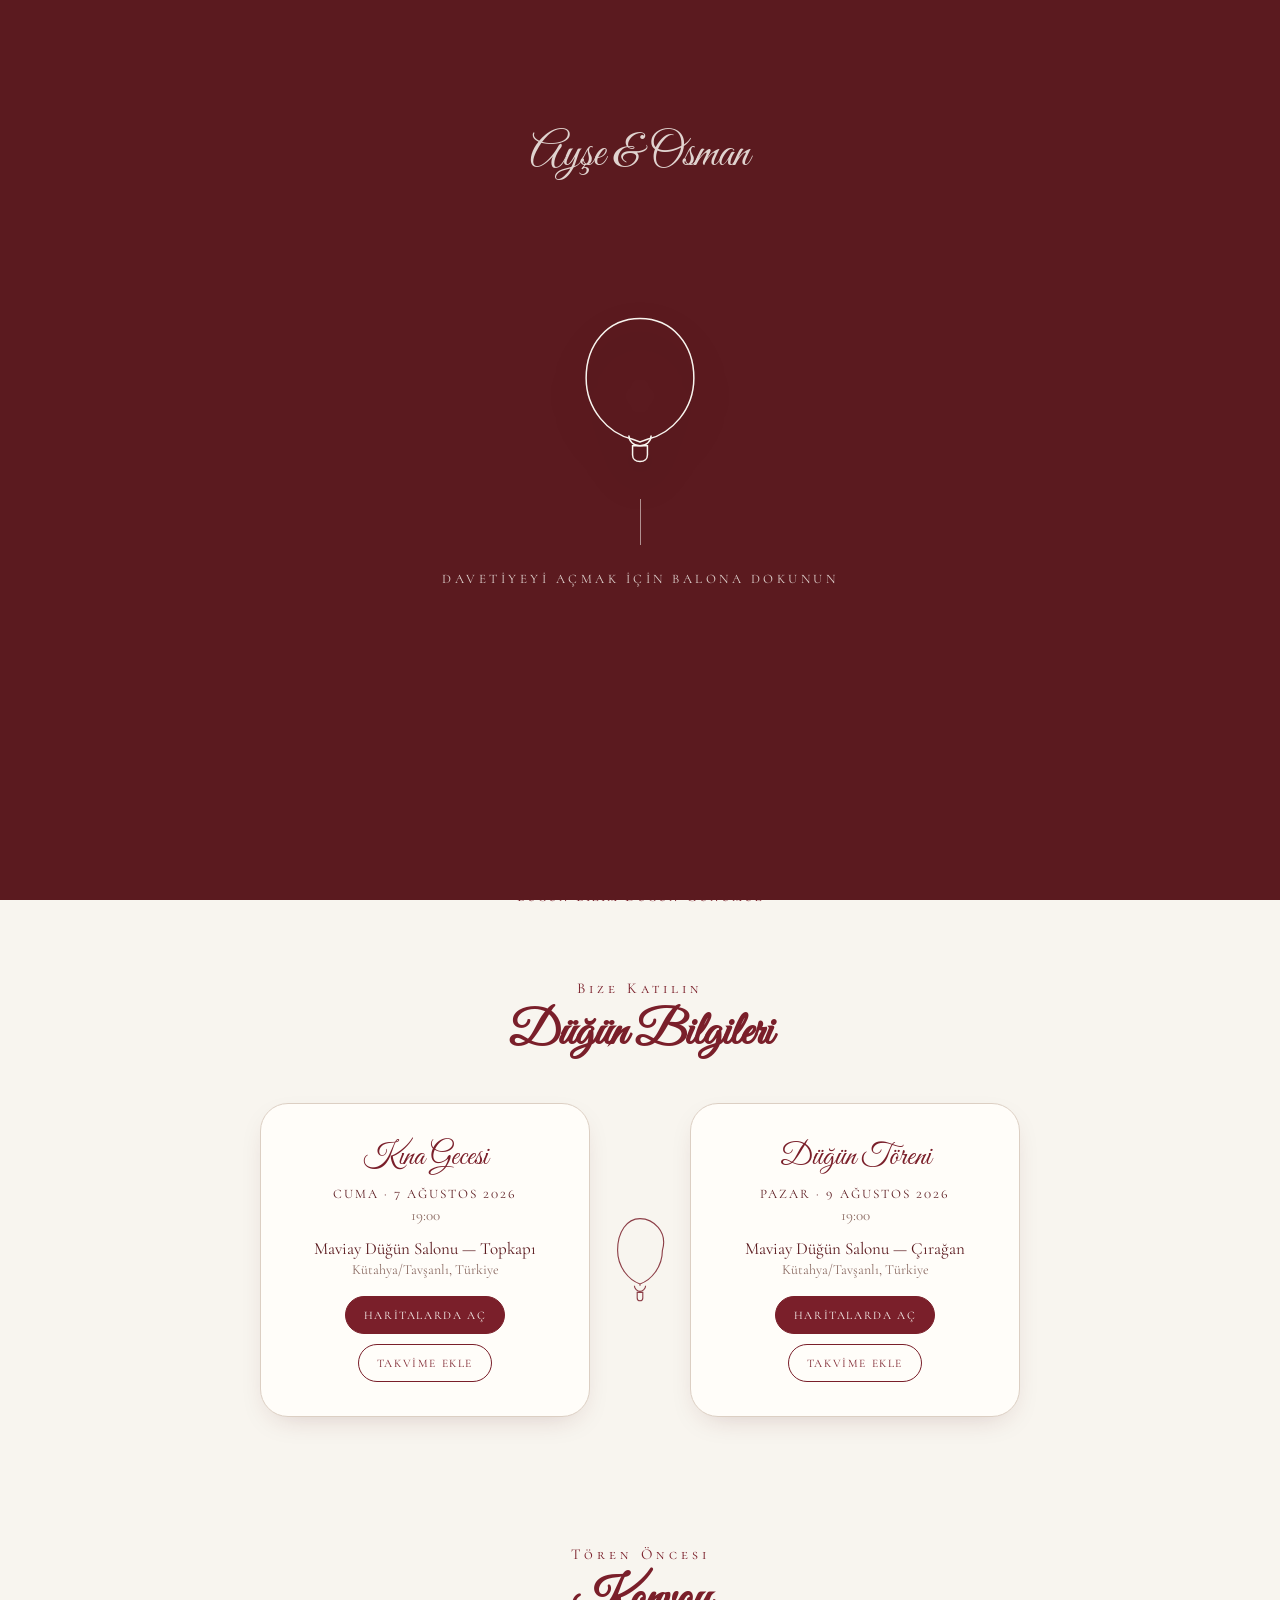
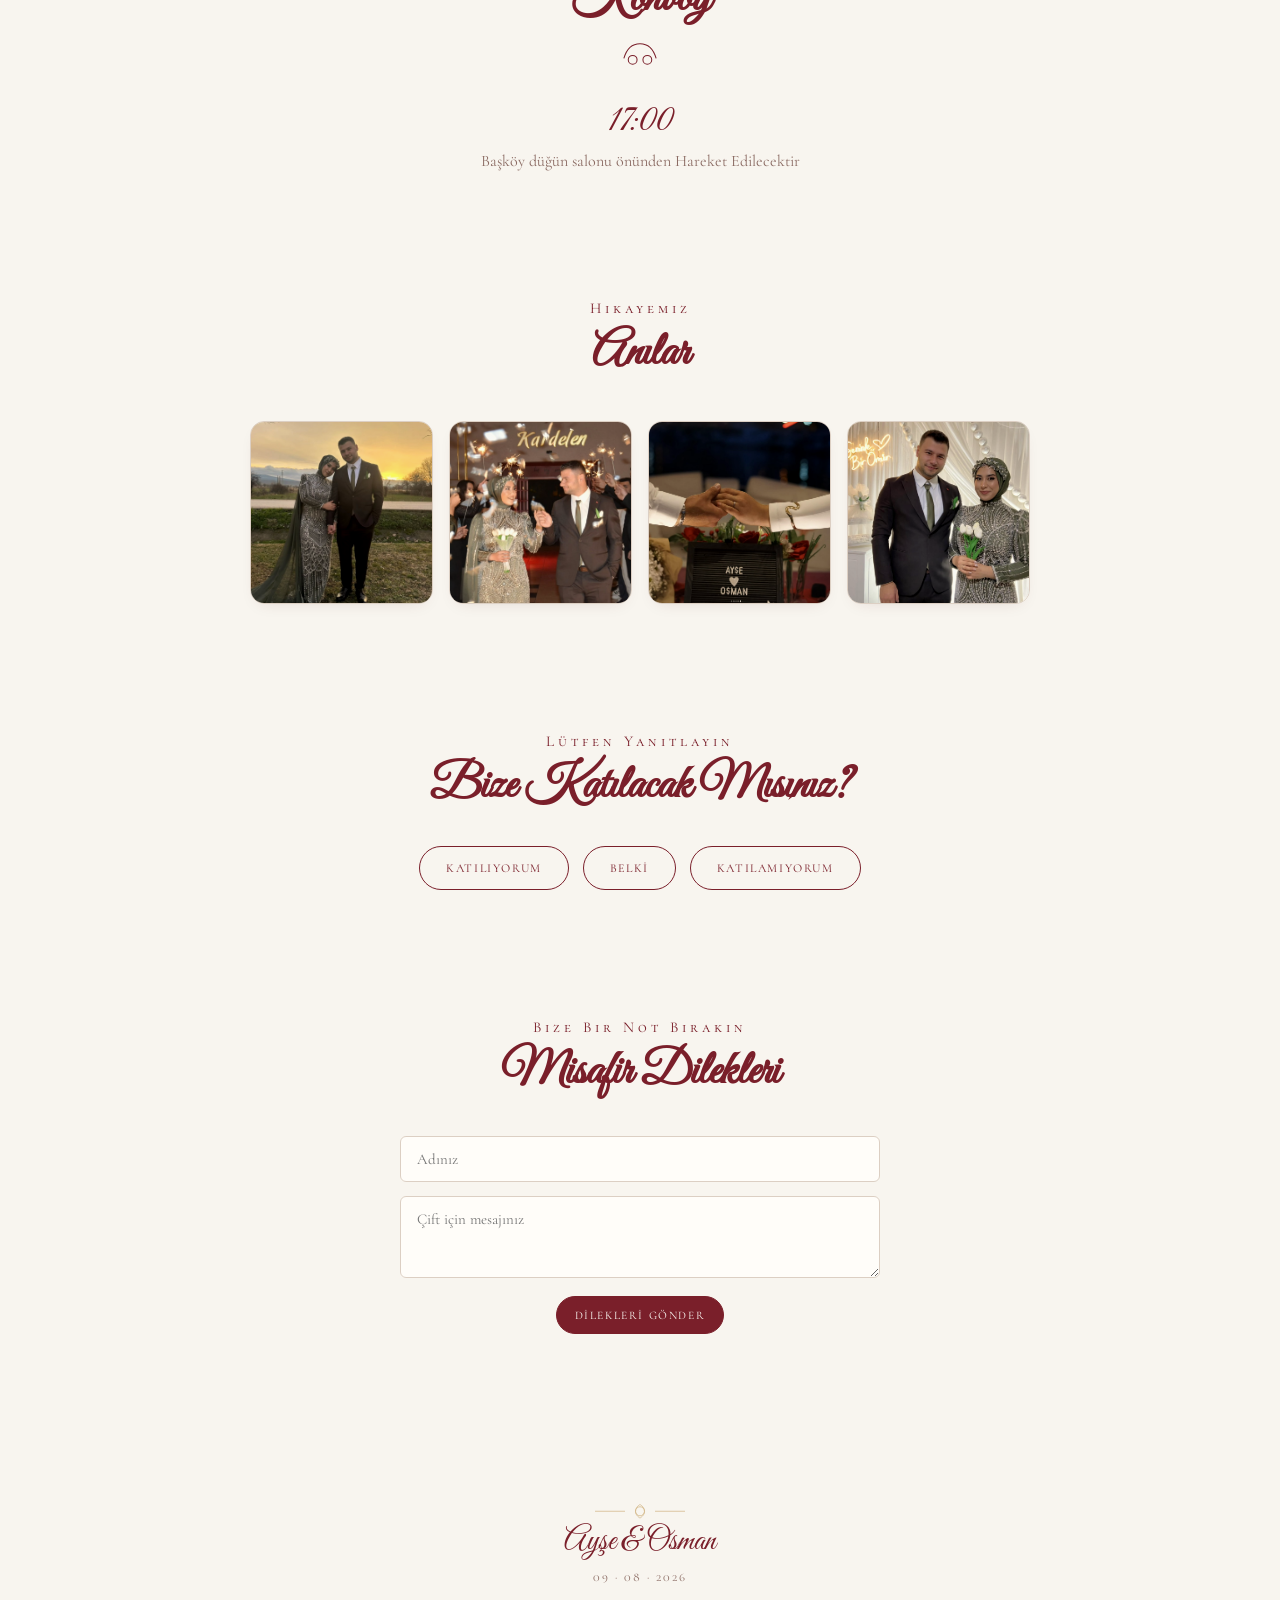
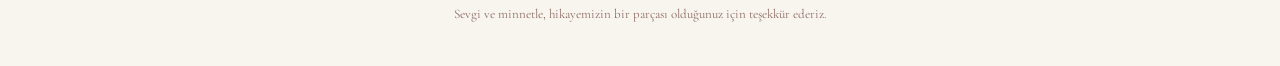
==== commit de4dc4df: "Add files via upload" ====
--- a/sablon-3/index.html
+++ b/sablon-3/index.html
@@ -169,4 +169,4 @@
 <!-- JavaScript dosyasını buraya bağlıyoruz -->
 <script src="script.js"></script>
 </body>
-</html>
+</html>
--- a/sablon-3/style.css
+++ b/sablon-3/style.css
@@ -339,4 +339,56 @@
 footer .fnote{ margin-top:22px; font-size:13px; color:var(--text-muted); }
 
 .ornament-divider{ display:flex; justify-content:center; margin:8px 0 0; }
-.ornament-divider svg{ width:90px; opacity:.8; }+.ornament-divider svg{ width:90px; opacity:.8; }
+
+/* Mobilde intro yazısını ortala ve hizala */
+.intro-text{
+  margin-top: 26px;
+  color: #F8F5EF;
+  font-family: var(--font-caps);
+  font-size: 13px;
+  letter-spacing: 3.5px;
+  text-transform: uppercase;
+  opacity: 0;
+  animation: fadeInText 1.4s ease .6s forwards;
+  text-align: center;
+  padding: 0 20px;
+}
+
+/* =========================================================
+   6. GALERİ (4 Fotoğraflı Düzen: Mobilde 2, Bilgisayarda 4 Sütun)
+========================================================= */
+.gallery-grid{
+  display: grid; 
+  grid-template-columns: repeat(2, 1fr); 
+  gap: 16px; 
+  margin-top: 38px;
+  max-width: 780px; 
+  margin-left: auto; 
+  margin-right: auto;
+}
+@media(min-width: 640px){ 
+  .gallery-grid{ 
+    grid-template-columns: repeat(4, 1fr); 
+  } 
+}
+.gallery-item{
+  border-radius: var(--radius-m); 
+  overflow: hidden; 
+  box-shadow: var(--shadow-softer);
+  aspect-ratio: 1/1; 
+  cursor: pointer; 
+  position: relative;
+  border: 1px solid var(--secondary);
+}
+.gallery-item img{ 
+  width: 100%; 
+  height: 100%; 
+  object-fit: cover; 
+  filter: sepia(18%) brightness(0.95) contrast(1.05);
+  transition: transform .6s var(--ease), filter .6s var(--ease); 
+}
+.gallery-item:hover img{ 
+  transform: scale(1.05); 
+  filter: sepia(0%) brightness(1) contrast(1.02);
+}
